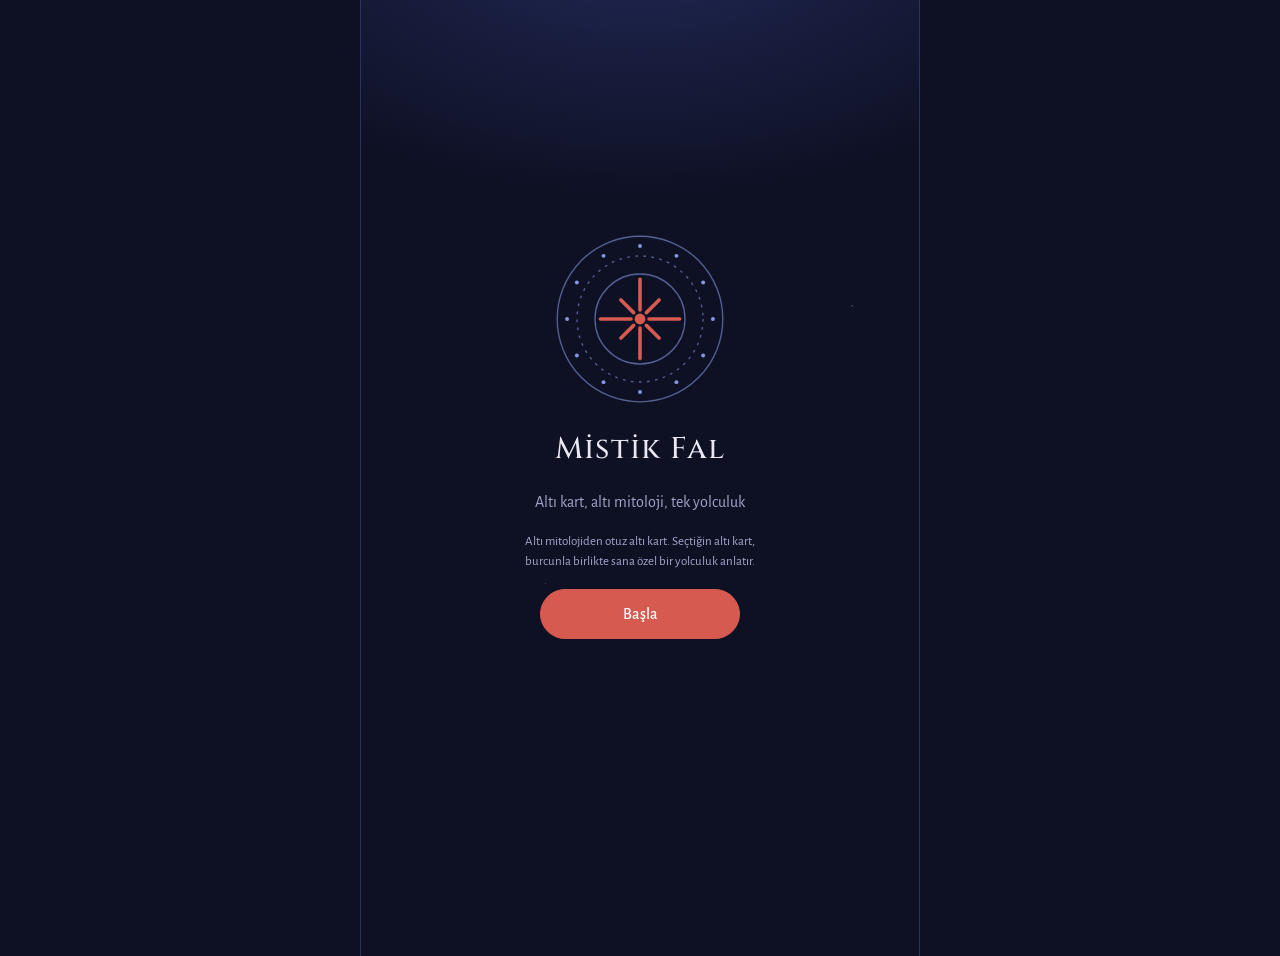
==== index.html @ 2c71734d "Add files via upload" ====
<!doctype html>
<html lang="tr">
<head>
<meta charset="utf-8">
<meta name="viewport" content="width=device-width,initial-scale=1,viewport-fit=cover">
<meta name="theme-color" content="#0e1124">
<title>Mistik Fal</title>
<link rel="manifest" href="manifest.webmanifest">
<link rel="icon" href="assets/icons/icon-192.png">
<link rel="apple-touch-icon" href="assets/icons/icon-192.png">
<link rel="preconnect" href="https://fonts.googleapis.com">
<link rel="stylesheet" href="https://fonts.googleapis.com/css2?family=Cinzel:wght@500;700&family=Alegreya:ital,wght@0,400;0,500;1,400&family=Alegreya+Sans:wght@400;500;700&display=swap">
<link rel="stylesheet" href="css/app.css">
</head>
<body>
<div class="app" id="app">
  <header class="bar hidden" id="bar">
    <div class="brand" id="brand"></div>
    <a class="chip" id="katmanChip" href="#premium"></a>
  </header>
  <main class="view" id="view"><p class="muted" style="padding-top:40px;text-align:center">Yükleniyor…</p></main>
  <nav class="tabbar hidden" id="tabbar" aria-label="Ana menü">
    <a href="#ana" data-r="ana"><svg viewBox="0 0 24 24" fill="none" stroke="currentColor" stroke-width="1.6"><circle cx="12" cy="12" r="4"/><path d="M12 2v3M12 19v3M2 12h3M19 12h3M5 5l2 2M17 17l2 2M5 19l2-2M17 7l2-2"/></svg>Ana</a>
    <a href="#kartlar" data-r="kartlar"><svg viewBox="0 0 24 24" fill="none" stroke="currentColor" stroke-width="1.6"><rect x="4" y="3" width="11" height="17" rx="2"/><path d="M18 6l2 .5-3.5 14-7-1.8"/></svg>Kartlar</a>
    <a href="#gecmis" data-r="gecmis"><svg viewBox="0 0 24 24" fill="none" stroke="currentColor" stroke-width="1.6"><path d="M3 12a9 9 0 1 0 3-6.7L3 8"/><path d="M3 3v5h5M12 7v5l3 2"/></svg>Geçmiş</a>
    <a href="#profil" data-r="profil"><svg viewBox="0 0 24 24" fill="none" stroke="currentColor" stroke-width="1.6"><circle cx="12" cy="8" r="4"/><path d="M4 21c1.5-4 4.5-6 8-6s6.5 2 8 6"/></svg>Profil</a>
  </nav>
</div>
<div class="toast" id="toast" role="status"></div>
<dialog id="dlg"><div class="dh"><div id="dlgH"></div><button class="btn ghost" id="dlgX">Kapat</button></div><div class="db" id="dlgB"></div></dialog>
<script type="module" src="js/app.js"></script>
</body>
</html>
---- css/app.css ----
/* Tasarım: gece göğü zemin; kartlar beyaz kalır. Vurgu renkleri kart görsellerinden (mürekkep mavisi, yıldız kırmızısı). */
:root{
  --night:#0e1124; --night2:#161a33; --night3:#1e2344; --line:#2c3260;
  --ink:#ebe8f3; --muted:#a2a7c8; --dim:#6f75a0;
  --blue:#8496e0; --blue-deep:#4a5aa3; --star:#d65a4f; --paper:#fbfaf7;
  --ok:#5fb98a; --warn:#d9a64a;
  --f-display:"Cinzel",Georgia,serif; --f-read:"Alegreya",Georgia,serif; --f-ui:"Alegreya Sans","Segoe UI",system-ui,sans-serif;
  --tabbar:64px; color-scheme:dark;
}
*{box-sizing:border-box;-webkit-tap-highlight-color:transparent}
html,body{height:100%;background:var(--night);color:var(--ink)}
body{margin:0;font-family:var(--f-ui);font-size:16px;line-height:1.5;overscroll-behavior-y:none}
button{font:inherit;color:inherit}
h1,h2,h3{font-family:var(--f-display);font-weight:500;letter-spacing:.04em;margin:0;text-wrap:balance}
p{margin:0}
.hidden{display:none!important}
.app{min-height:100%;max-width:560px;margin:0 auto;position:relative;
  background:radial-gradient(1px 1px at 12% 18%,#fff5 50%,transparent 51%),radial-gradient(1px 1px at 72% 9%,#fff4 50%,transparent 51%),
  radial-gradient(1.5px 1.5px at 88% 32%,#fff3 50%,transparent 51%),radial-gradient(1px 1px at 33% 61%,#fff3 50%,transparent 51%),
  radial-gradient(700px 420px at 50% -10%,#232a5a 0%,transparent 70%),var(--night);
  background-size:cover}
.app.withbg{background:linear-gradient(#0e1124aa,#0e1124ee),var(--homebg) center/cover no-repeat,var(--night)}
@media (min-width:600px){.app{border-left:1px solid var(--line);border-right:1px solid var(--line)}}
.bar{position:sticky;top:0;z-index:10;display:flex;align-items:center;justify-content:space-between;gap:10px;
  padding:calc(10px + env(safe-area-inset-top,0px)) max(16px,env(safe-area-inset-right,0px)) 10px max(16px,env(safe-area-inset-left,0px));
  background:linear-gradient(var(--night) 70%,transparent)}
.brand{display:flex;align-items:center;gap:10px;font-family:var(--f-display);font-size:18px;letter-spacing:.08em}
.brand img{width:28px;height:28px;object-fit:contain}
.view{padding:4px max(16px,env(safe-area-inset-right,0px)) calc(var(--tabbar) + 28px + env(safe-area-inset-bottom,0px)) max(16px,env(safe-area-inset-left,0px));display:flex;flex-direction:column;gap:16px}
.tabbar{position:fixed;bottom:0;left:50%;transform:translateX(-50%);width:100%;max-width:560px;z-index:20;display:grid;grid-template-columns:repeat(4,1fr);
  background:#11142bf2;backdrop-filter:blur(8px);border-top:1px solid var(--line);padding-bottom:env(safe-area-inset-bottom,0px)}
.tabbar a{display:flex;flex-direction:column;align-items:center;justify-content:center;gap:2px;height:var(--tabbar);color:var(--dim);text-decoration:none;font-size:12px}
.tabbar a svg{width:22px;height:22px}
.tabbar a[aria-current="page"]{color:var(--ink)}
.tabbar a[aria-current="page"] svg{color:var(--star)}
.panel{background:#161a33e6;border:1px solid var(--line);border-radius:16px;padding:16px}
.lab{font-size:11px;letter-spacing:.14em;text-transform:uppercase;color:var(--dim)}
.muted{color:var(--muted)} .small{font-size:13px}
.row{display:flex;flex-wrap:wrap;gap:8px;align-items:center}
.stack{display:flex;flex-direction:column;gap:8px;min-width:0}
.btn{border:1px solid var(--line);background:var(--night3);padding:12px 18px;border-radius:999px;cursor:pointer;font-weight:500;display:inline-flex;align-items:center;justify-content:center;gap:8px;text-decoration:none;color:var(--ink)}
.btn.primary{background:var(--star);border-color:var(--star);color:#fff}
.btn.ghost{background:transparent}
.btn.block{width:100%}
.btn[disabled]{opacity:.45;cursor:not-allowed}
.btn:focus-visible,a:focus-visible,input:focus-visible,select:focus-visible,.gcard:focus-visible{outline:2px solid var(--blue);outline-offset:2px}
.chip{display:inline-flex;align-items:center;gap:5px;font-size:12px;padding:3px 10px;border-radius:999px;border:1px solid var(--line);color:var(--muted);white-space:nowrap}
.chip.on{border-color:var(--star);color:#fff;background:#d65a4f33}
.chip.good{border-color:var(--ok);color:var(--ok)} .chip.warn{border-color:var(--warn);color:var(--warn)} .chip.strong{border-color:var(--star);color:#fff;background:#d65a4f33}
.chip.el-Ateş{border-color:#b9574a;color:#f0a596}.chip.el-Su{border-color:#4a76b9;color:#9ec0f0}.chip.el-Hava{border-color:#8a8fb5;color:#d6d9ef}.chip.el-Toprak{border-color:#7f8f4e;color:#c6d39a}
button.chip{cursor:pointer;background:none}
label.f{display:flex;flex-direction:column;gap:6px;font-size:13px;color:var(--muted)}
input,select,textarea{background:var(--night);border:1px solid var(--line);border-radius:10px;padding:11px 12px;color:var(--ink);font:inherit;min-width:0;width:100%}
.check{display:flex;gap:10px;align-items:flex-start;font-size:14px;color:var(--muted)}
.check input{width:20px;height:20px;flex:none;accent-color:var(--star);margin-top:2px}
/* giriş */
.intro{min-height:calc(100dvh - 40px);display:flex;flex-direction:column;align-items:center;justify-content:center;text-align:center;gap:18px;padding-block:24px}
.intro video{width:100%;max-height:60vh;border-radius:16px;object-fit:cover}
.intro h1{font-size:30px}
.emblem{width:180px;height:180px;position:relative}
.emblem svg{width:100%;height:100%;animation:spin 60s linear infinite}
@keyframes spin{to{transform:rotate(360deg)}}
/* ana */
.hero{display:flex;flex-direction:column;gap:14px}
.hero h2{font-size:22px}
.quota{display:grid;grid-template-columns:repeat(3,1fr);gap:8px}
.quota div{background:var(--night);border:1px solid var(--line);border-radius:12px;padding:10px;text-align:center}
.quota b{display:block;font-family:var(--f-display);font-size:20px;font-weight:500;font-variant-numeric:tabular-nums}
.quota span{font-size:11px;color:var(--dim);letter-spacing:.08em;text-transform:uppercase}
.hist{display:flex;flex-direction:column;gap:10px}
.hitem{display:flex;gap:12px;align-items:center;padding:10px;border:1px solid var(--line);border-radius:12px;background:var(--night2);text-decoration:none;color:inherit}
.hitem .thumbs{display:flex}
.hitem .thumbs img{width:26px;height:42px;object-fit:cover;border-radius:3px;margin-right:-8px;border:1px solid var(--night)}
.hitem .t{font-family:var(--f-display);font-size:15px}
/* kartlar */
.face{background:var(--paper);overflow:hidden;border-radius:7px}
.face img{width:100%;height:100%;object-fit:cover;display:block}
.back{background:var(--back) center/cover,#1a2150;border-radius:7px;box-shadow:inset 0 0 0 1px #3a4590}
/* okuma */
.reading{position:fixed;inset:0;z-index:30;background:var(--night);display:flex;flex-direction:column;max-width:560px;margin:0 auto;
  padding:calc(12px + env(safe-area-inset-top,0px)) max(12px,env(safe-area-inset-right,0px)) calc(12px + env(safe-area-inset-bottom,0px)) max(12px,env(safe-area-inset-left,0px))}
.rhead{display:flex;justify-content:space-between;align-items:center;gap:10px;margin-bottom:10px}
.rhead h2{font-size:18px}
.dots{display:flex;gap:6px}
.dots i{width:8px;height:8px;border-radius:50%;background:var(--line)} .dots i.on{background:var(--star)}
.grid{display:grid;grid-template-columns:repeat(6,minmax(0,1fr));gap:clamp(4px,1.4vw,8px);perspective:1100px;flex:1;align-content:center}
.gcard{position:relative;aspect-ratio:400/640;border:0;padding:0;background:none;cursor:pointer;transition:transform .3s,opacity .3s}
.gcard .in{position:absolute;inset:0;transform-style:preserve-3d;transition:transform .6s cubic-bezier(.3,.7,.2,1)}
.gcard .back,.gcard .face{position:absolute;inset:0;backface-visibility:hidden}
.gcard .face{transform:rotateY(180deg)}
.gcard:active:not(.taken) .in{transform:scale(.95)}
.gcard.sel .in{transform:translateY(-6px);filter:drop-shadow(0 0 10px #d65a4faa)}
.gcard.taken{opacity:.2;pointer-events:none}
.gcard .badge{position:absolute;top:-6px;right:-6px;z-index:2;width:18px;height:18px;border-radius:50%;background:var(--star);color:#fff;font-size:11px;display:none;place-items:center;font-weight:700}
.gcard.taken .badge{display:grid}
.gcard.deal{animation:deal .6s cubic-bezier(.3,.6,.2,1) both}
@keyframes deal{from{transform:translate(var(--sx),var(--sy)) rotate(var(--sr));opacity:0}}
.tray{display:grid;grid-template-columns:repeat(6,1fr);gap:6px;margin-top:12px}
.slot{aspect-ratio:1;border:1px dashed var(--line);border-radius:8px;display:grid;place-items:center;position:relative;font-size:11px;color:var(--dim)}
.slot .m{height:86%;aspect-ratio:400/640;position:relative}
.slot .m.y{transform:rotate(90deg)}
.slot .m .back{position:absolute;inset:0}
.slot .m.drop{animation:drop .4s cubic-bezier(.2,.8,.2,1)}
@keyframes drop{from{opacity:0;translate:0 -24px;scale:1.2}}
.sheet{position:fixed;left:50%;bottom:0;z-index:40;width:100%;max-width:560px;transform:translate(-50%,110%);transition:transform .28s cubic-bezier(.2,.8,.2,1);visibility:hidden;
  background:var(--night2);border-top:1px solid var(--line);border-radius:18px 18px 0 0;box-shadow:0 -10px 40px #000a;
  padding:18px max(16px,env(safe-area-inset-right,0px)) calc(18px + env(safe-area-inset-bottom,0px)) max(16px,env(safe-area-inset-left,0px))}
.sheet.show{transform:translate(-50%,0);visibility:visible}
.choice{display:grid;grid-template-columns:1fr 1fr 1fr;gap:10px;margin-top:14px}
.choice button{display:flex;flex-direction:column;align-items:center;gap:8px;padding:14px 8px;border-radius:14px;border:1px solid var(--line);background:var(--night3);cursor:pointer}
.choice .shape{width:22px;height:34px;border:2px solid var(--blue);border-radius:3px}
.choice .shape.h{width:34px;height:22px}
/* açılış */
.reveal{position:fixed;inset:0;z-index:35;background:radial-gradient(600px 400px at 50% 40%,#232a5a,var(--night));display:flex;flex-direction:column;align-items:center;justify-content:center;gap:20px;padding:20px;max-width:560px;margin:0 auto}
.rgrid{display:grid;grid-template-columns:repeat(3,minmax(0,1fr));gap:14px;width:100%;max-width:420px}
.rslot{display:flex;flex-direction:column;align-items:center;gap:6px}
.rslot .box{width:100%;aspect-ratio:1;display:grid;place-items:center;perspective:900px}
.rslot .c{height:96%;aspect-ratio:400/640;position:relative;transform-style:preserve-3d;transition:transform .9s cubic-bezier(.3,.7,.2,1)}
.rslot .c.y{transform:rotate(90deg)}
.rslot .c .back,.rslot .c .face{position:absolute;inset:0;backface-visibility:hidden}
.rslot .c .face{transform:rotateY(180deg)}
.rslot .c.open{transform:rotateY(180deg)} .rslot .c.y.open{transform:rotate(90deg) rotateY(180deg)}
.rslot .p{font-size:11px;letter-spacing:.12em;text-transform:uppercase;color:var(--muted)}
/* sonuç */
.strip{display:flex;gap:10px;overflow-x:auto;padding:4px 2px 8px;scroll-snap-type:x mandatory}
.strip button{flex:none;width:84px;display:flex;flex-direction:column;gap:6px;align-items:center;background:none;border:0;cursor:pointer;scroll-snap-align:start;padding:0}
.strip .bx{width:84px;height:84px;display:grid;place-items:center}
.strip .t{display:block;width:52px;height:84px;flex:none}
.strip .t .face,.slot .m .face{height:100%} .strip .t.y{transform:rotate(90deg)}
.strip .p{font-size:10px;letter-spacing:.12em;text-transform:uppercase;color:var(--star)}
.strip .n{font-size:12px;line-height:1.2;text-align:center;color:var(--muted)}
.aiout{font-family:var(--f-read);font-size:18px;line-height:1.62}
.aiout h1{font-size:23px;margin:2px 0 10px}
.aiout h2{font-size:16px;margin:20px 0 6px;color:var(--blue)}
.aiout p{margin:0 0 10px}
.oracle{display:flex;align-items:center;gap:14px;color:var(--muted);padding:12px 0}
.oracle video{width:72px;height:72px;border-radius:50%;object-fit:cover}
.orbit{width:52px;height:52px;position:relative;flex:none}
.orbit::before{content:"";position:absolute;inset:16px;border-radius:50%;border:2px solid var(--blue)}
.orbit i{position:absolute;left:50%;top:50%;width:7px;height:7px;margin:-3.5px;border-radius:50%;background:var(--star);animation:orb 2.4s linear infinite}
.orbit i:nth-child(2){animation-delay:-.8s;background:var(--blue)}.orbit i:nth-child(3){animation-delay:-1.6s}
@keyframes orb{from{transform:rotate(0) translateX(24px)}to{transform:rotate(360deg) translateX(24px)}}
.note{font-size:13px;color:var(--muted);border-left:2px solid var(--blue-deep);padding-left:10px}
.mit{border-left:2px solid var(--star);padding:4px 0 4px 12px;display:flex;flex-direction:column;gap:6px}
.read{font-family:var(--f-read);font-size:16px;line-height:1.55}
/* kütüphane */
.lgrid{display:grid;grid-template-columns:repeat(3,minmax(0,1fr));gap:10px}
.lcard{display:flex;flex-direction:column;gap:6px;background:none;border:0;padding:0;text-align:left;cursor:pointer}
.lcard .face{aspect-ratio:400/640}
.lcard .nm{font-size:13px;line-height:1.25}
dialog{border:1px solid var(--line);background:var(--night2);color:var(--ink);border-radius:18px;padding:0;width:min(560px,calc(100vw - 20px));max-height:88dvh}
dialog::backdrop{background:#050610bb}
.dh{display:flex;justify-content:space-between;align-items:flex-start;gap:12px;padding:16px;border-bottom:1px solid var(--line);position:sticky;top:0;background:var(--night2);z-index:1}
.db{padding:16px;display:flex;flex-direction:column;gap:14px}
.dcard{display:grid;grid-template-columns:110px minmax(0,1fr);gap:14px;align-items:start}
.dcard .face{aspect-ratio:400/640}
table.t{border-collapse:collapse;width:100%;font-size:13px} table.t td,table.t th{border-top:1px solid var(--line);padding:6px;text-align:left;vertical-align:top} table.t th{color:var(--muted);font-weight:500}
/* premium */
.tier{display:flex;flex-direction:column;gap:10px;border:1px solid var(--line);border-radius:16px;padding:16px;background:var(--night2)}
.tier.best{border-color:var(--star)}
.tier .pr{font-family:var(--f-display);font-size:24px}
.tier ul{margin:0;padding-left:18px;color:var(--muted);font-size:14px;display:flex;flex-direction:column;gap:4px}
.toast{position:fixed;left:50%;bottom:calc(var(--tabbar) + 16px + env(safe-area-inset-bottom,0px));transform:translateX(-50%);z-index:60;background:var(--night3);border:1px solid var(--line);padding:10px 16px;border-radius:999px;font-size:14px;opacity:0;transition:opacity .25s;pointer-events:none;max-width:calc(100% - 32px);text-align:center}
.toast.show{opacity:1}
@media (prefers-reduced-motion:reduce){*{animation:none!important;transition:none!important}}
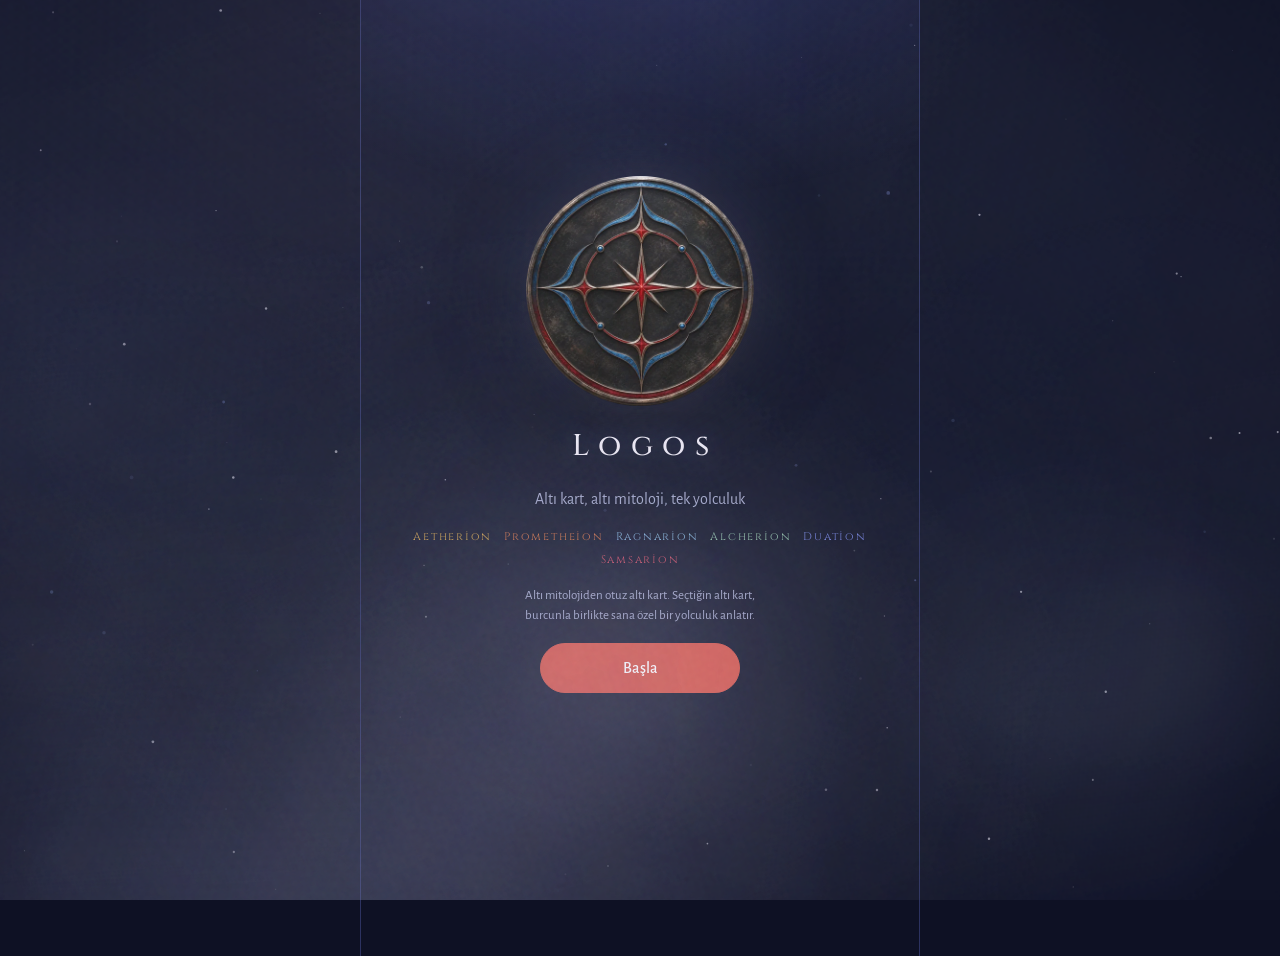
==== commit 8485b6a3: "Logos 0.3.0" ====
--- a/index.html
+++ b/index.html
@@ -4,7 +4,7 @@
 <meta charset="utf-8">
 <meta name="viewport" content="width=device-width,initial-scale=1,viewport-fit=cover">
 <meta name="theme-color" content="#0e1124">
-<title>Mistik Fal</title>
+<title>Logos</title>
 <link rel="manifest" href="manifest.webmanifest">
 <link rel="icon" href="assets/icons/icon-192.png">
 <link rel="apple-touch-icon" href="assets/icons/icon-192.png">
@@ -16,6 +16,7 @@
 <div class="app" id="app">
   <header class="bar hidden" id="bar">
     <div class="brand" id="brand"></div>
+    <div id="barGuard" class="barguard"></div>
     <a class="chip" id="katmanChip" href="#premium"></a>
   </header>
   <main class="view" id="view"><p class="muted" style="padding-top:40px;text-align:center">Yükleniyor…</p></main>
--- a/css/app.css
+++ b/css/app.css
@@ -14,18 +14,17 @@
 h1,h2,h3{font-family:var(--f-display);font-weight:500;letter-spacing:.04em;margin:0;text-wrap:balance}
 p{margin:0}
 .hidden{display:none!important}
-.app{min-height:100%;max-width:560px;margin:0 auto;position:relative;
-  background:radial-gradient(1px 1px at 12% 18%,#fff5 50%,transparent 51%),radial-gradient(1px 1px at 72% 9%,#fff4 50%,transparent 51%),
-  radial-gradient(1.5px 1.5px at 88% 32%,#fff3 50%,transparent 51%),radial-gradient(1px 1px at 33% 61%,#fff3 50%,transparent 51%),
-  radial-gradient(700px 420px at 50% -10%,#232a5a 0%,transparent 70%),var(--night);
-  background-size:cover}
-.app.withbg{background:linear-gradient(#0e1124aa,#0e1124ee),var(--homebg) center/cover no-repeat,var(--night)}
+.app{min-height:100%;max-width:560px;margin:0 auto;position:relative;z-index:1;
+  background:radial-gradient(700px 420px at 50% -10%,color-mix(in srgb,var(--set,#2a3270) 55%,transparent) 0%,transparent 70%);transition:background .6s}
+#sky{position:fixed;inset:0;z-index:0;pointer-events:none;width:100vw;height:100vh}
+#sparks{position:fixed;inset:0;z-index:90;pointer-events:none;width:100vw;height:100vh}
+.app.withbg{background:linear-gradient(#0e1124aa,#0e1124ee),var(--homebg) center/cover no-repeat}
 @media (min-width:600px){.app{border-left:1px solid var(--line);border-right:1px solid var(--line)}}
 .bar{position:sticky;top:0;z-index:10;display:flex;align-items:center;justify-content:space-between;gap:10px;
   padding:calc(10px + env(safe-area-inset-top,0px)) max(16px,env(safe-area-inset-right,0px)) 10px max(16px,env(safe-area-inset-left,0px));
   background:linear-gradient(var(--night) 70%,transparent)}
-.brand{display:flex;align-items:center;gap:10px;font-family:var(--f-display);font-size:18px;letter-spacing:.08em}
-.brand img{width:28px;height:28px;object-fit:contain}
+.brand{display:flex;align-items:center;gap:10px;font-family:var(--f-display);font-size:18px;letter-spacing:.22em}
+.brand img{width:30px;height:30px;object-fit:contain;filter:drop-shadow(0 2px 6px #000a)}
 .view{padding:4px max(16px,env(safe-area-inset-right,0px)) calc(var(--tabbar) + 28px + env(safe-area-inset-bottom,0px)) max(16px,env(safe-area-inset-left,0px));display:flex;flex-direction:column;gap:16px}
 .tabbar{position:fixed;bottom:0;left:50%;transform:translateX(-50%);width:100%;max-width:560px;z-index:20;display:grid;grid-template-columns:repeat(4,1fr);
   background:#11142bf2;backdrop-filter:blur(8px);border-top:1px solid var(--line);padding-bottom:env(safe-area-inset-bottom,0px)}
@@ -162,4 +161,125 @@
 .tier ul{margin:0;padding-left:18px;color:var(--muted);font-size:14px;display:flex;flex-direction:column;gap:4px}
 .toast{position:fixed;left:50%;bottom:calc(var(--tabbar) + 16px + env(safe-area-inset-bottom,0px));transform:translateX(-50%);z-index:60;background:var(--night3);border:1px solid var(--line);padding:10px 16px;border-radius:999px;font-size:14px;opacity:0;transition:opacity .25s;pointer-events:none;max-width:calc(100% - 32px);text-align:center}
 .toast.show{opacity:1}
-@media (prefers-reduced-motion:reduce){*{animation:none!important;transition:none!important}}
+
+
+/* ===== 0.2: animasyonlar, koruyucular, yeni ekranlar ===== */
+.view.enter>*{animation:enter .6s cubic-bezier(.2,.7,.2,1) both}
+.view.enter>*:nth-child(2){animation-delay:.05s}.view.enter>*:nth-child(3){animation-delay:.1s}.view.enter>*:nth-child(4){animation-delay:.15s}.view.enter>*:nth-child(5){animation-delay:.2s}
+@keyframes enter{from{opacity:0;transform:translateY(10px);filter:blur(5px)}}
+.btn{transition:transform .15s,background .2s,border-color .2s,box-shadow .2s}
+.btn:active:not([disabled]){transform:scale(.97)}
+.btn.icon{width:40px;height:40px;padding:0;border-radius:50%}
+.cta{position:relative;overflow:hidden;box-shadow:0 6px 24px #d65a4f55}
+.cta::after{content:"";position:absolute;inset:0;background:linear-gradient(110deg,transparent 30%,#fff6 50%,transparent 70%);transform:translateX(-120%);animation:sweep 3.6s ease-in-out 1s infinite}
+.cta[disabled]::after{display:none}
+@keyframes sweep{0%,60%{transform:translateX(-120%)}100%{transform:translateX(120%)}}
+.glow{text-shadow:0 0 24px #8496e088}
+/* işaret */
+.sigil{width:72px;height:72px;flex:none}
+.sigil svg{width:100%;height:100%;overflow:visible}
+.sigil .r1{transform-origin:100px 100px;animation:spin 40s linear infinite}
+.sigil .r2{transform-origin:100px 100px;animation:spin 26s linear infinite reverse}
+.sigil .r3{transform-origin:100px 100px;animation:spin 60s linear infinite}
+.sigil.big{width:200px;height:200px;filter:drop-shadow(0 0 30px #8496e055)}
+.sigil.small{width:56px;height:56px}
+.sigil.spin .r3{animation-duration:6s}.sigil.spin .r1{animation-duration:9s}
+.sigil.logo{width:28px;height:28px}
+.sigil.logoimg{position:relative;display:grid;place-items:center}
+.sigil.logoimg img{width:100%;height:100%;object-fit:contain;display:block;animation:spin 180s linear infinite;filter:drop-shadow(0 0 10px #8496e033)}
+.sigil.logoimg::after{content:"";position:absolute;inset:-14%;border-radius:50%;background:radial-gradient(circle,#d65a4f22,transparent 65%);animation:pulse 5s ease-in-out infinite;z-index:-1}
+.sigil.logoimg.big{width:min(58vw,230px);height:min(58vw,230px);filter:none}
+.sigil.logoimg.big img{filter:drop-shadow(0 0 34px #8496e044) drop-shadow(0 12px 30px #000c)}
+.sigil.logoimg.spin img{animation-duration:24s}
+.intro .sigil{animation:sisten 2.6s cubic-bezier(.2,.6,.2,1) both}
+.intro h1{animation:sisten 2.2s .7s cubic-bezier(.2,.6,.2,1) both;letter-spacing:.32em;padding-left:.32em}
+.intro>*:not(.sigil):not(h1){animation:sisten 1.6s 1.3s both}
+@keyframes sisten{0%{opacity:0;filter:blur(16px) brightness(.5);transform:scale(.94)}60%{opacity:.85}100%{opacity:1;filter:none;transform:none}}
+.setline{display:flex;flex-wrap:wrap;justify-content:center;gap:6px 12px;font-family:var(--f-display);font-size:11px;letter-spacing:.16em}
+.setline span{color:var(--c);opacity:.85}
+/* ana */
+.welcome{display:flex;gap:14px;align-items:center}
+.quota{display:grid;grid-template-columns:repeat(3,1fr);gap:8px}
+.quota .ring{position:relative;width:64px;height:64px;margin:0 auto;display:grid;place-items:center}
+.quota .ring svg{position:absolute;inset:0;transform:rotate(-90deg)}
+.quota .ring circle{fill:none;stroke-width:4}.quota .ring .bg{stroke:var(--line)}.quota .ring .fg{stroke:var(--star);stroke-linecap:round;transition:stroke-dashoffset .8s cubic-bezier(.2,.7,.2,1)}
+.quota .ring b{font-family:var(--f-display);font-size:15px;font-weight:500;font-variant-numeric:tabular-nums}
+.quota-l{display:grid;grid-template-columns:repeat(3,1fr);text-align:center;font-size:11px;color:var(--dim);letter-spacing:.1em;text-transform:uppercase;margin-top:-8px}
+.daily{display:grid;grid-template-columns:64px minmax(0,1fr);gap:14px;align-items:center;text-align:left;padding:12px;border-radius:16px;border:1px solid color-mix(in srgb,var(--c) 45%,var(--line));background:linear-gradient(120deg,color-mix(in srgb,var(--c) 14%,var(--night2)),var(--night2));cursor:pointer;color:inherit}
+.daily .face{aspect-ratio:400/640;box-shadow:0 0 18px color-mix(in srgb,var(--c) 40%,transparent)}
+.hitem{border-color:color-mix(in srgb,var(--c) 30%,var(--line))}
+.hitem .thumbs img{width:22px;height:36px}
+/* koruyucu figür */
+.guard{position:relative;display:grid;place-items:center;flex:none}
+.guard img,.guard .gsvg,.guard .gsvg svg{width:100%;height:100%;object-fit:contain;display:block}
+.guard img{filter:drop-shadow(0 6px 14px rgba(0,0,0,.55)) drop-shadow(0 0 18px color-mix(in srgb,var(--g) 30%,transparent))}
+.guard.mini img,.guard.tiny img{filter:drop-shadow(0 2px 4px rgba(0,0,0,.6))}
+.guard.big img{animation:gfloat 5s ease-in-out infinite}
+@keyframes gfloat{0%,100%{transform:translateY(0)}50%{transform:translateY(-6px)}}
+.guard::before{content:"";position:absolute;inset:8%;border-radius:50%;background:radial-gradient(circle,color-mix(in srgb,var(--g) 40%,transparent),transparent 70%);animation:pulse 3.2s ease-in-out infinite;z-index:-1}
+@keyframes pulse{50%{transform:scale(1.12);opacity:.6}}
+.guard.mini{width:50px;height:62px}.guard.tiny{width:30px;height:38px}
+.guard.hero{width:120px;height:150px}.guard.big{width:min(62vw,260px);height:min(78vw,325px)}
+.barguard{flex:1;display:flex;justify-content:flex-end;margin-right:4px}
+.ghero{display:grid;grid-template-columns:auto minmax(0,1fr);gap:16px;align-items:center;padding:14px;border-radius:18px;border:1px solid color-mix(in srgb,var(--c) 45%,var(--line));
+  background:radial-gradient(240px 200px at 15% 50%,color-mix(in srgb,var(--c) 22%,transparent),transparent 70%),var(--night2)}
+.soz{font-family:var(--f-read);font-style:italic;font-size:15px;line-height:1.45;color:var(--ink);margin-top:4px}
+/* okuma */
+.reading{background:radial-gradient(500px 360px at 50% 45%,#1d2350,var(--night))}
+.reading.dealing .grid{pointer-events:none}
+.hint{text-align:center;min-height:20px;margin:-2px 0 6px;font-style:italic;font-family:var(--f-read)}
+.gcard{will-change:transform}
+.gcard .back::after{content:"";position:absolute;inset:0;border-radius:7px;background:linear-gradient(115deg,transparent 35%,#ffffff22 50%,transparent 65%);transform:translateX(-120%);animation:sheen 7s ease-in-out infinite;animation-delay:var(--sd,0s)}
+.gcard:nth-child(3n) .back::after{--sd:1.4s}.gcard:nth-child(4n) .back::after{--sd:2.9s}.gcard:nth-child(5n) .back::after{--sd:4.3s}.gcard:nth-child(7n) .back::after{--sd:5.6s}
+@keyframes sheen{0%,82%{transform:translateX(-120%)}100%{transform:translateX(120%)}}
+.gcard .back{overflow:hidden}
+.gcard.sel .in{transform:translateY(-8px) scale(1.06);filter:drop-shadow(0 0 12px #8496e0) drop-shadow(0 0 4px #d65a4f)}
+.gcard.taken{opacity:.12;filter:grayscale(1)}
+.slot{transition:border-color .3s,background .3s;flex-direction:column}
+.slot .sl{position:absolute;bottom:-17px;font-size:9px;letter-spacing:.1em;text-transform:uppercase;color:var(--dim)}
+.slot.next{border-color:var(--star);background:#d65a4f14;animation:breathe 1.6s ease-in-out infinite}
+@keyframes breathe{50%{box-shadow:0 0 14px #d65a4f55}}
+.slot.full{border-style:solid;border-color:#3a4590}
+.tray{margin-top:14px;margin-bottom:18px}
+.tray.done .slot{animation:glowall 0.9s ease-out}
+@keyframes glowall{40%{box-shadow:0 0 22px #e2b04faa;border-color:#e2b04f}}
+.fly{position:fixed;z-index:50;pointer-events:none;border-radius:7px;filter:drop-shadow(0 8px 18px #000a)}
+.fly .back{position:absolute;inset:0}
+/* açılış */
+.reveal{background:radial-gradient(520px 420px at 50% 40%,#232a5a,var(--night) 75%)}
+.reveal .skip{position:absolute;top:calc(12px + env(safe-area-inset-top,0px));right:max(12px,env(safe-area-inset-right,0px))}
+.rslot{animation:rise .6s cubic-bezier(.2,.7,.2,1) both;animation-delay:var(--d)}
+@keyframes rise{from{opacity:0;transform:translateY(40px) scale(.9)}}
+.rslot .c{transition:transform 1s cubic-bezier(.3,.7,.2,1)}
+.rslot .c .face{transition:box-shadow .8s .4s}
+.rslot .c.open .face{box-shadow:0 0 18px 2px color-mix(in srgb,var(--c) 70%,transparent)}
+.rslot .shine{position:absolute;inset:0;border-radius:7px;pointer-events:none;transform:rotateY(180deg);backface-visibility:hidden;overflow:hidden}
+.rslot .shine::after{content:"";position:absolute;inset:-20%;background:linear-gradient(115deg,transparent 40%,#fff9 50%,transparent 60%);transform:translateX(-100%)}
+.rslot .c.open .shine::after{animation:shine 1.1s .45s ease-out both}
+@keyframes shine{to{transform:translateX(100%)}}
+.rslot .c.open+.p,.rslot:has(.c.open) .p{color:var(--c)}
+.cap{min-height:24px;font-family:var(--f-read);font-size:17px;text-align:center}
+.gstage{position:absolute;inset:0;display:none;flex-direction:column;align-items:center;justify-content:center;gap:8px;text-align:center;padding:24px}
+.reveal.guardian .rgrid,.reveal.guardian .cap,.reveal.guardian #rvl{opacity:.08;transform:scale(.92);transition:opacity .8s,transform .8s;filter:blur(2px)}
+.reveal.guardian .gstage{display:flex;animation:gin 1s cubic-bezier(.2,.7,.2,1) both;background:radial-gradient(420px 420px at 50% 42%,color-mix(in srgb,var(--night) 70%,transparent),var(--night) 75%)}
+@keyframes gin{from{opacity:0;transform:scale(.8)}}
+.gstage h2{font-size:26px}
+.gstage .soz{max-width:30ch;font-size:17px}
+/* sonuç */
+.strip button .bx{transition:transform .2s}
+.strip button:active .bx{transform:scale(.95)}
+.strip .p{color:var(--c)}
+.reading-text{border-color:color-mix(in srgb,var(--set,#2c3260) 35%,var(--line))}
+.caret{display:inline-block;width:.5em;height:.5em;margin-left:4px;border-radius:50%;background:var(--star);box-shadow:0 0 10px var(--star);animation:caret 1s ease-in-out infinite;vertical-align:middle}
+@keyframes caret{50%{opacity:.25;transform:scale(.7)}}
+#obek{font-family:var(--f-read);font-style:italic}
+#obek.swap{animation:swap .5s ease}
+@keyframes swap{from{opacity:0;transform:translateY(6px)}}
+/* kütüphane */
+.setsec{display:flex;flex-direction:column;gap:10px;padding:14px;border-radius:18px;border:1px solid color-mix(in srgb,var(--c) 35%,var(--line));background:linear-gradient(160deg,color-mix(in srgb,var(--c) 10%,transparent),transparent 40%)}
+.setsec header{display:flex;gap:12px;align-items:center}
+.setsec h3{color:var(--c);letter-spacing:.12em}
+.setsec summary{color:var(--c);cursor:pointer}
+.lcard .face{transition:transform .25s,box-shadow .25s}
+.lcard:hover .face,.lcard:focus-visible .face{transform:translateY(-3px);box-shadow:0 6px 18px color-mix(in srgb,var(--c) 45%,transparent)}
+@media (prefers-reduced-motion:reduce){*,*::before,*::after{animation:none!important;transition:none!important}}
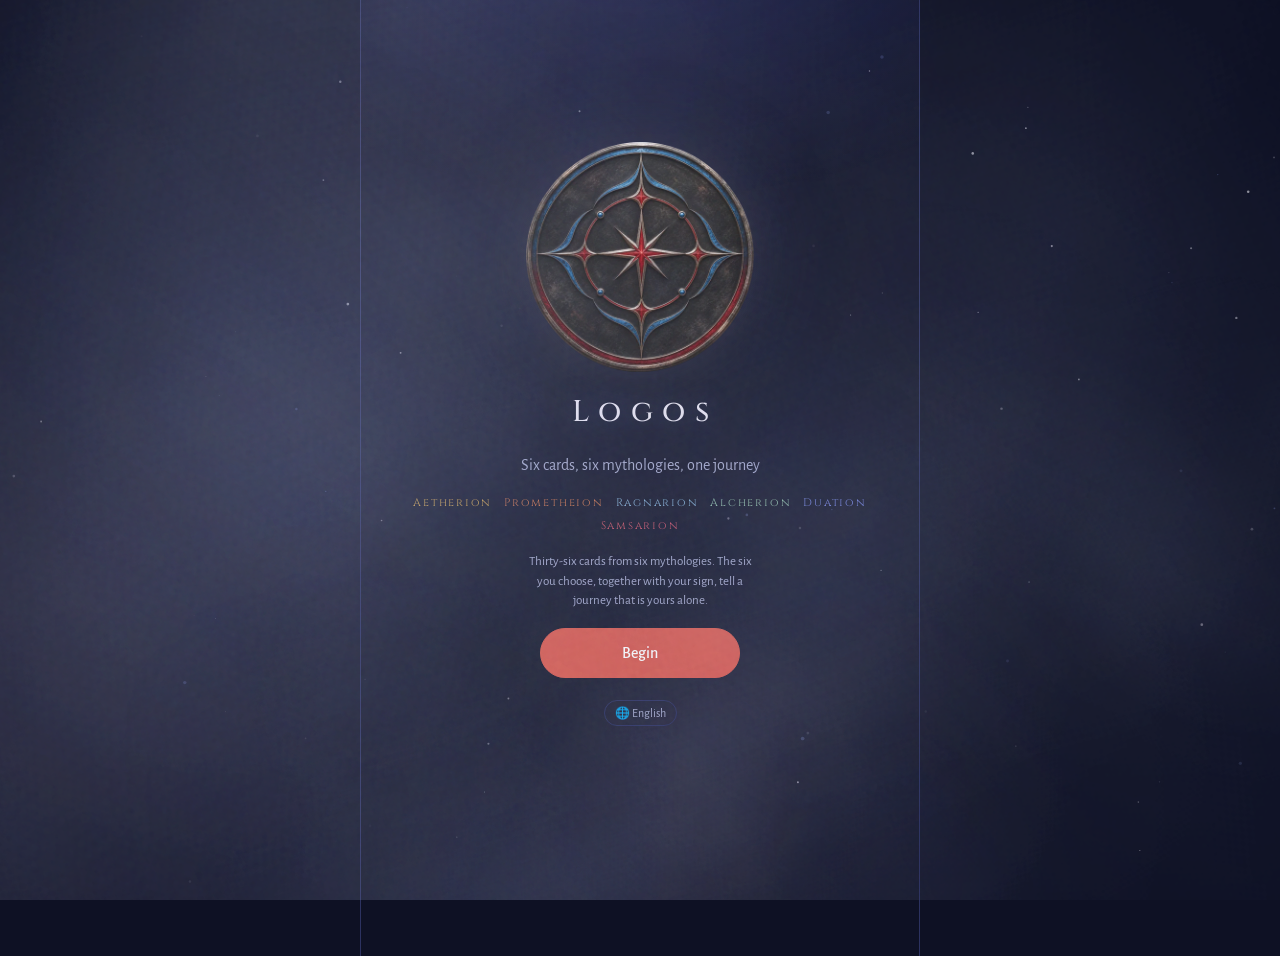
==== commit abc63ae3: "Logos 0.4.0 çok dilli" ====
--- a/index.html
+++ b/index.html
@@ -9,7 +9,7 @@
 <link rel="icon" href="assets/icons/icon-192.png">
 <link rel="apple-touch-icon" href="assets/icons/icon-192.png">
 <link rel="preconnect" href="https://fonts.googleapis.com">
-<link rel="stylesheet" href="https://fonts.googleapis.com/css2?family=Cinzel:wght@500;700&family=Alegreya:ital,wght@0,400;0,500;1,400&family=Alegreya+Sans:wght@400;500;700&display=swap">
+<link rel="stylesheet" id="fontlar" href="https://fonts.googleapis.com/css2?family=Cinzel:wght@500;700&family=Alegreya:ital,wght@0,400;0,500;1,400&family=Alegreya+Sans:wght@400;500;700&display=swap">
 <link rel="stylesheet" href="css/app.css">
 </head>
 <body>
@@ -19,16 +19,16 @@
     <div id="barGuard" class="barguard"></div>
     <a class="chip" id="katmanChip" href="#premium"></a>
   </header>
-  <main class="view" id="view"><p class="muted" style="padding-top:40px;text-align:center">Yükleniyor…</p></main>
-  <nav class="tabbar hidden" id="tabbar" aria-label="Ana menü">
-    <a href="#ana" data-r="ana"><svg viewBox="0 0 24 24" fill="none" stroke="currentColor" stroke-width="1.6"><circle cx="12" cy="12" r="4"/><path d="M12 2v3M12 19v3M2 12h3M19 12h3M5 5l2 2M17 17l2 2M5 19l2-2M17 7l2-2"/></svg>Ana</a>
-    <a href="#kartlar" data-r="kartlar"><svg viewBox="0 0 24 24" fill="none" stroke="currentColor" stroke-width="1.6"><rect x="4" y="3" width="11" height="17" rx="2"/><path d="M18 6l2 .5-3.5 14-7-1.8"/></svg>Kartlar</a>
-    <a href="#gecmis" data-r="gecmis"><svg viewBox="0 0 24 24" fill="none" stroke="currentColor" stroke-width="1.6"><path d="M3 12a9 9 0 1 0 3-6.7L3 8"/><path d="M3 3v5h5M12 7v5l3 2"/></svg>Geçmiş</a>
-    <a href="#profil" data-r="profil"><svg viewBox="0 0 24 24" fill="none" stroke="currentColor" stroke-width="1.6"><circle cx="12" cy="8" r="4"/><path d="M4 21c1.5-4 4.5-6 8-6s6.5 2 8 6"/></svg>Profil</a>
+  <main class="view" id="view"><p class="muted" style="padding-top:40px;text-align:center">…</p></main>
+  <nav class="tabbar hidden" id="tabbar" aria-label="Ana menü" data-t-aria="tab.aria">
+    <a href="#ana" data-r="ana"><svg viewBox="0 0 24 24" fill="none" stroke="currentColor" stroke-width="1.6"><circle cx="12" cy="12" r="4"/><path d="M12 2v3M12 19v3M2 12h3M19 12h3M5 5l2 2M17 17l2 2M5 19l2-2M17 7l2-2"/></svg><span data-t="tab.ana">Ana</span></a>
+    <a href="#kartlar" data-r="kartlar"><svg viewBox="0 0 24 24" fill="none" stroke="currentColor" stroke-width="1.6"><rect x="4" y="3" width="11" height="17" rx="2"/><path d="M18 6l2 .5-3.5 14-7-1.8"/></svg><span data-t="tab.kartlar">Kartlar</span></a>
+    <a href="#gecmis" data-r="gecmis"><svg viewBox="0 0 24 24" fill="none" stroke="currentColor" stroke-width="1.6"><path d="M3 12a9 9 0 1 0 3-6.7L3 8"/><path d="M3 3v5h5M12 7v5l3 2"/></svg><span data-t="tab.gecmis">Geçmiş</span></a>
+    <a href="#profil" data-r="profil"><svg viewBox="0 0 24 24" fill="none" stroke="currentColor" stroke-width="1.6"><circle cx="12" cy="8" r="4"/><path d="M4 21c1.5-4 4.5-6 8-6s6.5 2 8 6"/></svg><span data-t="tab.profil">Profil</span></a>
   </nav>
 </div>
 <div class="toast" id="toast" role="status"></div>
-<dialog id="dlg"><div class="dh"><div id="dlgH"></div><button class="btn ghost" id="dlgX">Kapat</button></div><div class="db" id="dlgB"></div></dialog>
+<dialog id="dlg"><div class="dh"><div id="dlgH"></div><button class="btn ghost" id="dlgX" data-t="genel.kapat">Kapat</button></div><div class="db" id="dlgB"></div></dialog>
 <script type="module" src="js/app.js"></script>
 </body>
 </html>
--- a/css/app.css
+++ b/css/app.css
@@ -69,7 +69,7 @@
 .hist{display:flex;flex-direction:column;gap:10px}
 .hitem{display:flex;gap:12px;align-items:center;padding:10px;border:1px solid var(--line);border-radius:12px;background:var(--night2);text-decoration:none;color:inherit}
 .hitem .thumbs{display:flex}
-.hitem .thumbs img{width:26px;height:42px;object-fit:cover;border-radius:3px;margin-right:-8px;border:1px solid var(--night)}
+.hitem .thumbs img{width:26px;height:42px;object-fit:cover;border-radius:3px;margin-inline-end:-8px;border:1px solid var(--night)}
 .hitem .t{font-family:var(--f-display);font-size:15px}
 /* kartlar */
 .face{background:var(--paper);overflow:hidden;border-radius:7px}
@@ -90,7 +90,7 @@
 .gcard:active:not(.taken) .in{transform:scale(.95)}
 .gcard.sel .in{transform:translateY(-6px);filter:drop-shadow(0 0 10px #d65a4faa)}
 .gcard.taken{opacity:.2;pointer-events:none}
-.gcard .badge{position:absolute;top:-6px;right:-6px;z-index:2;width:18px;height:18px;border-radius:50%;background:var(--star);color:#fff;font-size:11px;display:none;place-items:center;font-weight:700}
+.gcard .badge{position:absolute;top:-6px;inset-inline-end:-6px;z-index:2;width:18px;height:18px;border-radius:50%;background:var(--star);color:#fff;font-size:11px;display:none;place-items:center;font-weight:700}
 .gcard.taken .badge{display:grid}
 .gcard.deal{animation:deal .6s cubic-bezier(.3,.6,.2,1) both}
 @keyframes deal{from{transform:translate(var(--sx),var(--sy)) rotate(var(--sr));opacity:0}}
@@ -139,12 +139,12 @@
 .orbit i{position:absolute;left:50%;top:50%;width:7px;height:7px;margin:-3.5px;border-radius:50%;background:var(--star);animation:orb 2.4s linear infinite}
 .orbit i:nth-child(2){animation-delay:-.8s;background:var(--blue)}.orbit i:nth-child(3){animation-delay:-1.6s}
 @keyframes orb{from{transform:rotate(0) translateX(24px)}to{transform:rotate(360deg) translateX(24px)}}
-.note{font-size:13px;color:var(--muted);border-left:2px solid var(--blue-deep);padding-left:10px}
-.mit{border-left:2px solid var(--star);padding:4px 0 4px 12px;display:flex;flex-direction:column;gap:6px}
+.note{font-size:13px;color:var(--muted);border-inline-start:2px solid var(--blue-deep);padding-inline-start:10px}
+.mit{border-inline-start:2px solid var(--star);padding-block:4px;padding-inline:12px 0;display:flex;flex-direction:column;gap:6px}
 .read{font-family:var(--f-read);font-size:16px;line-height:1.55}
 /* kütüphane */
 .lgrid{display:grid;grid-template-columns:repeat(3,minmax(0,1fr));gap:10px}
-.lcard{display:flex;flex-direction:column;gap:6px;background:none;border:0;padding:0;text-align:left;cursor:pointer}
+.lcard{display:flex;flex-direction:column;gap:6px;background:none;border:0;padding:0;text-align:start;cursor:pointer}
 .lcard .face{aspect-ratio:400/640}
 .lcard .nm{font-size:13px;line-height:1.25}
 dialog{border:1px solid var(--line);background:var(--night2);color:var(--ink);border-radius:18px;padding:0;width:min(560px,calc(100vw - 20px));max-height:88dvh}
@@ -153,12 +153,12 @@
 .db{padding:16px;display:flex;flex-direction:column;gap:14px}
 .dcard{display:grid;grid-template-columns:110px minmax(0,1fr);gap:14px;align-items:start}
 .dcard .face{aspect-ratio:400/640}
-table.t{border-collapse:collapse;width:100%;font-size:13px} table.t td,table.t th{border-top:1px solid var(--line);padding:6px;text-align:left;vertical-align:top} table.t th{color:var(--muted);font-weight:500}
+table.t{border-collapse:collapse;width:100%;font-size:13px} table.t td,table.t th{border-top:1px solid var(--line);padding:6px;text-align:start;vertical-align:top} table.t th{color:var(--muted);font-weight:500}
 /* premium */
 .tier{display:flex;flex-direction:column;gap:10px;border:1px solid var(--line);border-radius:16px;padding:16px;background:var(--night2)}
 .tier.best{border-color:var(--star)}
 .tier .pr{font-family:var(--f-display);font-size:24px}
-.tier ul{margin:0;padding-left:18px;color:var(--muted);font-size:14px;display:flex;flex-direction:column;gap:4px}
+.tier ul{margin:0;padding-inline-start:18px;color:var(--muted);font-size:14px;display:flex;flex-direction:column;gap:4px}
 .toast{position:fixed;left:50%;bottom:calc(var(--tabbar) + 16px + env(safe-area-inset-bottom,0px));transform:translateX(-50%);z-index:60;background:var(--night3);border:1px solid var(--line);padding:10px 16px;border-radius:999px;font-size:14px;opacity:0;transition:opacity .25s;pointer-events:none;max-width:calc(100% - 32px);text-align:center}
 .toast.show{opacity:1}
 
@@ -205,7 +205,7 @@
 .quota .ring circle{fill:none;stroke-width:4}.quota .ring .bg{stroke:var(--line)}.quota .ring .fg{stroke:var(--star);stroke-linecap:round;transition:stroke-dashoffset .8s cubic-bezier(.2,.7,.2,1)}
 .quota .ring b{font-family:var(--f-display);font-size:15px;font-weight:500;font-variant-numeric:tabular-nums}
 .quota-l{display:grid;grid-template-columns:repeat(3,1fr);text-align:center;font-size:11px;color:var(--dim);letter-spacing:.1em;text-transform:uppercase;margin-top:-8px}
-.daily{display:grid;grid-template-columns:64px minmax(0,1fr);gap:14px;align-items:center;text-align:left;padding:12px;border-radius:16px;border:1px solid color-mix(in srgb,var(--c) 45%,var(--line));background:linear-gradient(120deg,color-mix(in srgb,var(--c) 14%,var(--night2)),var(--night2));cursor:pointer;color:inherit}
+.daily{display:grid;grid-template-columns:64px minmax(0,1fr);gap:14px;align-items:center;text-align:start;padding:12px;border-radius:16px;border:1px solid color-mix(in srgb,var(--c) 45%,var(--line));background:linear-gradient(120deg,color-mix(in srgb,var(--c) 14%,var(--night2)),var(--night2));cursor:pointer;color:inherit}
 .daily .face{aspect-ratio:400/640;box-shadow:0 0 18px color-mix(in srgb,var(--c) 40%,transparent)}
 .hitem{border-color:color-mix(in srgb,var(--c) 30%,var(--line))}
 .hitem .thumbs img{width:22px;height:36px}
@@ -220,7 +220,7 @@
 @keyframes pulse{50%{transform:scale(1.12);opacity:.6}}
 .guard.mini{width:50px;height:62px}.guard.tiny{width:30px;height:38px}
 .guard.hero{width:120px;height:150px}.guard.big{width:min(62vw,260px);height:min(78vw,325px)}
-.barguard{flex:1;display:flex;justify-content:flex-end;margin-right:4px}
+.barguard{flex:1;display:flex;justify-content:flex-end;margin-inline-end:4px}
 .ghero{display:grid;grid-template-columns:auto minmax(0,1fr);gap:16px;align-items:center;padding:14px;border-radius:18px;border:1px solid color-mix(in srgb,var(--c) 45%,var(--line));
   background:radial-gradient(240px 200px at 15% 50%,color-mix(in srgb,var(--c) 22%,transparent),transparent 70%),var(--night2)}
 .soz{font-family:var(--f-read);font-style:italic;font-size:15px;line-height:1.45;color:var(--ink);margin-top:4px}
@@ -247,7 +247,7 @@
 .fly .back{position:absolute;inset:0}
 /* açılış */
 .reveal{background:radial-gradient(520px 420px at 50% 40%,#232a5a,var(--night) 75%)}
-.reveal .skip{position:absolute;top:calc(12px + env(safe-area-inset-top,0px));right:max(12px,env(safe-area-inset-right,0px))}
+.reveal .skip{position:absolute;top:calc(12px + env(safe-area-inset-top,0px));inset-inline-end:max(12px,env(safe-area-inset-right,0px))}
 .rslot{animation:rise .6s cubic-bezier(.2,.7,.2,1) both;animation-delay:var(--d)}
 @keyframes rise{from{opacity:0;transform:translateY(40px) scale(.9)}}
 .rslot .c{transition:transform 1s cubic-bezier(.3,.7,.2,1)}
@@ -270,7 +270,7 @@
 .strip button:active .bx{transform:scale(.95)}
 .strip .p{color:var(--c)}
 .reading-text{border-color:color-mix(in srgb,var(--set,#2c3260) 35%,var(--line))}
-.caret{display:inline-block;width:.5em;height:.5em;margin-left:4px;border-radius:50%;background:var(--star);box-shadow:0 0 10px var(--star);animation:caret 1s ease-in-out infinite;vertical-align:middle}
+.caret{display:inline-block;width:.5em;height:.5em;margin-inline-start:4px;border-radius:50%;background:var(--star);box-shadow:0 0 10px var(--star);animation:caret 1s ease-in-out infinite;vertical-align:middle}
 @keyframes caret{50%{opacity:.25;transform:scale(.7)}}
 #obek{font-family:var(--f-read);font-style:italic}
 #obek.swap{animation:swap .5s ease}
@@ -283,3 +283,15 @@
 .lcard .face{transition:transform .25s,box-shadow .25s}
 .lcard:hover .face,.lcard:focus-visible .face{transform:translateY(-3px);box-shadow:0 6px 18px color-mix(in srgb,var(--c) 45%,transparent)}
 @media (prefers-reduced-motion:reduce){*,*::before,*::after{animation:none!important;transition:none!important}}
+
+/* ---------- Dil ---------- */
+.dilchip{background:none;cursor:pointer;margin-top:4px}
+.dilliste{display:grid;grid-template-columns:1fr 1fr;gap:8px}
+.dilbtn{display:flex;flex-direction:column;align-items:flex-start;gap:2px;padding:12px;border-radius:12px;border:1px solid var(--line);background:var(--night);cursor:pointer;text-align:start}
+.dilbtn.on{border-color:var(--star);box-shadow:0 0 0 1px var(--star) inset}
+.dilbtn:disabled{opacity:.45;cursor:default}
+/* Arapça, Japonca ve Korece: harf aralığı ve büyük harf dönüşümü yazıyı bozar */
+html[data-yazi="arap"] *,html[data-yazi="ja"] *,html[data-yazi="ko"] *{letter-spacing:0!important;text-transform:none!important}
+html[data-yazi="arap"] body{font-size:17px;line-height:1.7}
+html[dir="rtl"] .intro h1{padding-left:0}
+html[dir="rtl"] .rhead,html[dir="rtl"] .bar{direction:rtl}
